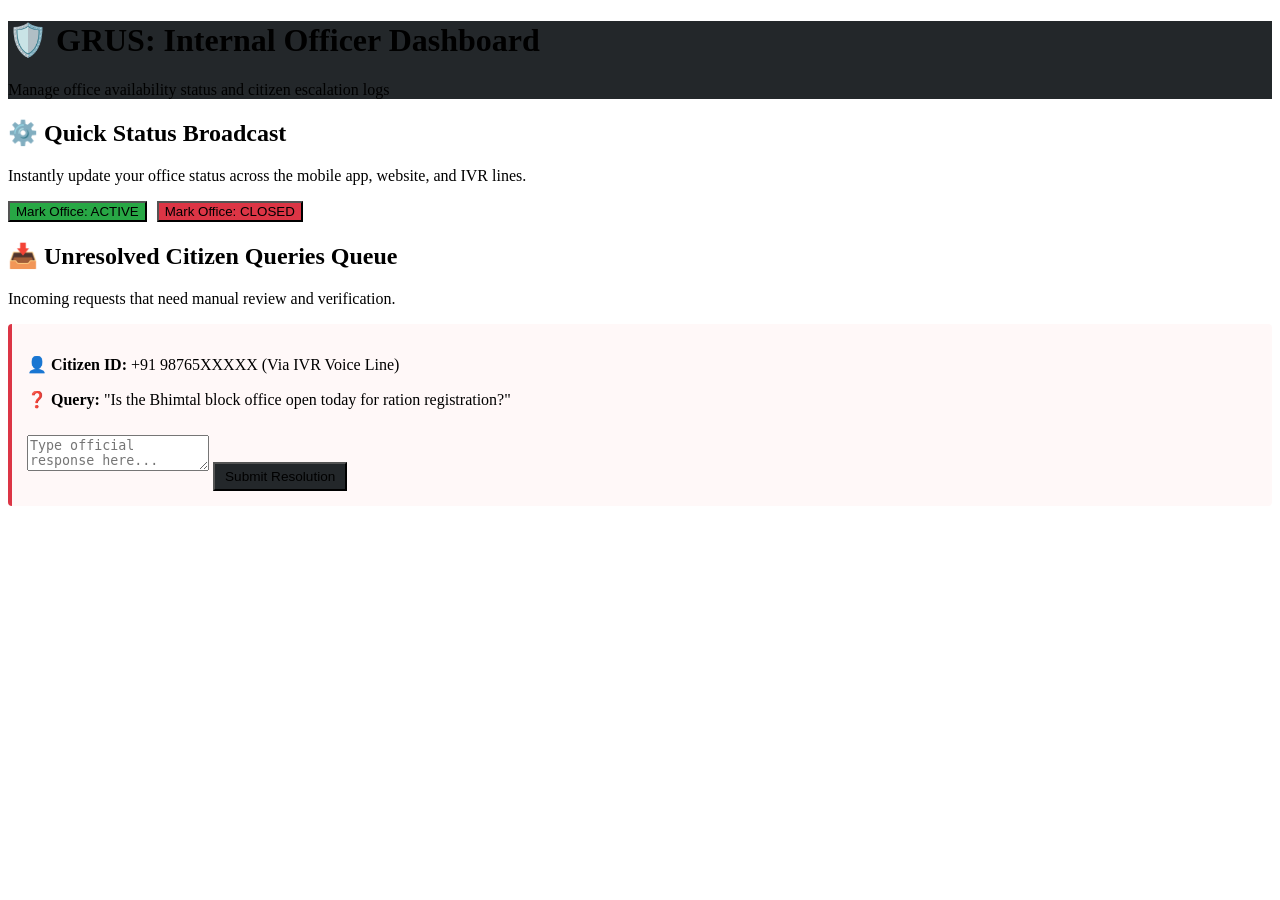
==== officer.html @ b328bfc1 "Move files to root for Pages deployment" ====
<!DOCTYPE html>
<html lang="en">
<head>
    <meta charset="UTF-8">
    <meta name="viewport" content="width=device-width, initial-scale=1.0">
    <title>GRUS - Officer Portal Dashboard</title>
    <link rel="stylesheet" href="styles.css">
</head>
<body>
    <header style="background-color: #23272a;">
        <h1>🛡️ GRUS: Internal Officer Dashboard</h1>
        <p>Manage office availability status and citizen escalation logs</p>
    </header>

    <main class="container">
        <section class="card">
            <h2>⚙️ Quick Status Broadcast</h2>
            <p class="subtitle">Instantly update your office status across the mobile app, website, and IVR lines.</p>
            <div style="display: flex; gap: 10px;">
                <button onclick="broadcastStatus('Active')" style="background-color: #28a745;">Mark Office: ACTIVE</button>
                <button onclick="broadcastStatus('Closed')" style="background-color: #dc3545;">Mark Office: CLOSED</button>
            </div>
        </section>

        <section class="card">
            <h2>📥 Unresolved Citizen Queries Queue</h2>
            <p class="subtitle">Incoming requests that need manual review and verification.</p>
            <div id="officer-queue">
                <p>Checking database for incoming queries...</p>
            </div>
        </section>
    </main>

    <script>
        const BACKEND_URL = "https://your-backend-api-url.render.com/api/v1";

        // Simulating the official status change broadcast
        async function broadcastStatus(status) {
            alert(`Broadcasting "${status}" status to App, Website, and Voice Bot channels!`);
            // Real production link: fetch(`${BACKEND_URL}/update-status`, { method: 'POST', ... })
        }

        // Mock data loading for presentation purposes
        window.onload = () => {
            const queue = document.getElementById('officer-queue');
            queue.innerHTML = `
                <div class="qa-item" style="background: #fff8f8; padding: 15px; border-radius: 4px; margin-bottom: 10px; border-left: 4px solid #dc3545;">
                    <p><strong>👤 Citizen ID:</strong> +91 98765XXXXX (Via IVR Voice Line)</p>
                    <p><strong>❓ Query:</strong> "Is the Bhimtal block office open today for ration registration?"</p>
                    <textarea placeholder="Type official response here..." style="margin: 10px 0;"></textarea>
                    <button onclick="alert('Answer verified and broadcasted to citizen!')" style="background-color: #23272a; padding: 5px 10px; font-size: 0.85rem;">Submit Resolution</button>
                </div>
            `;
        }
    </script>
</body>
</html>
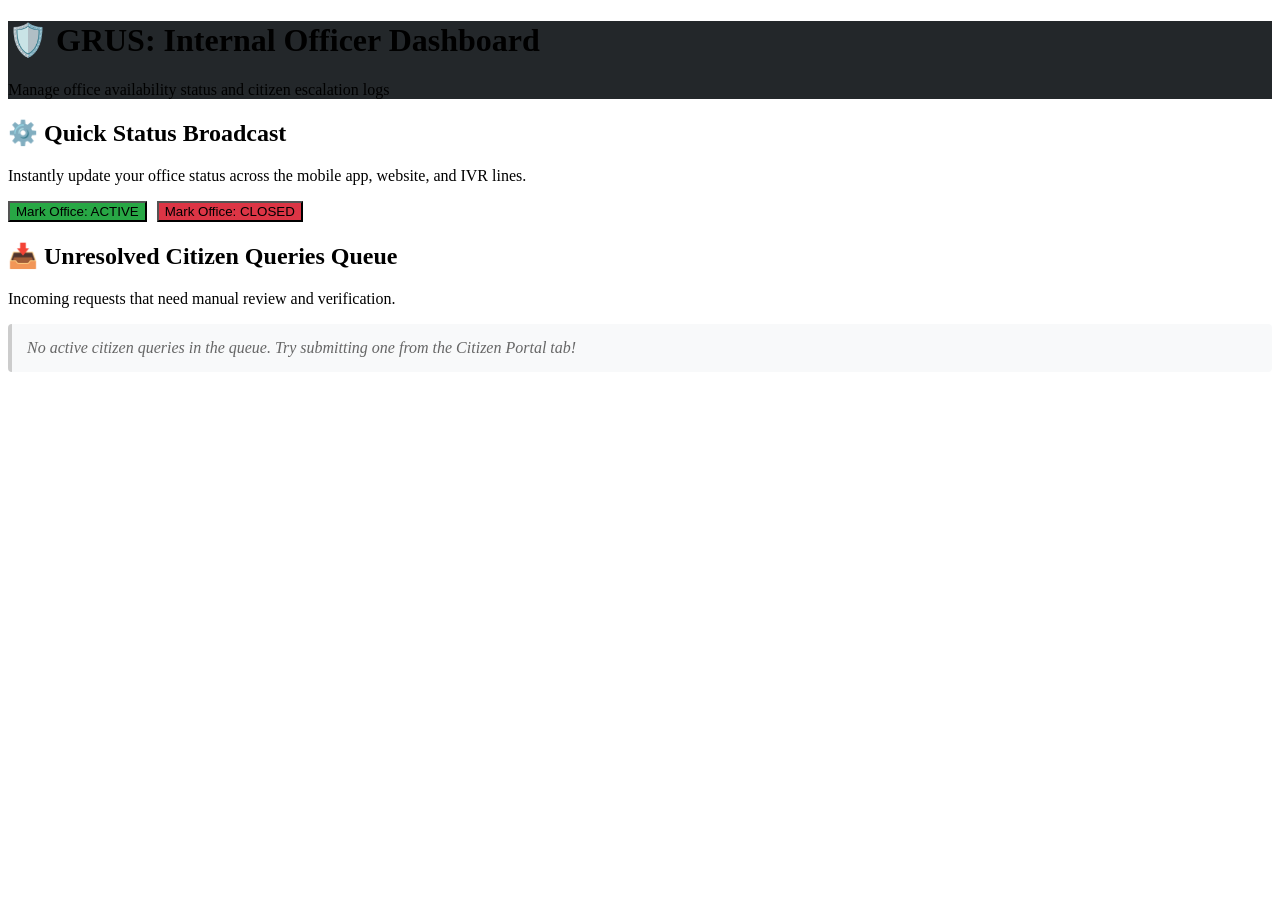
==== commit 8ed02793: "Update officer.html" ====
--- a/officer.html
+++ b/officer.html
@@ -37,20 +37,41 @@
         // Simulating the official status change broadcast
         async function broadcastStatus(status) {
             alert(`Broadcasting "${status}" status to App, Website, and Voice Bot channels!`);
-            // Real production link: fetch(`${BACKEND_URL}/update-status`, { method: 'POST', ... })
         }
 
-        // Mock data loading for presentation purposes
+        // Live shared layout loading for presentation purposes
         window.onload = () => {
             const queue = document.getElementById('officer-queue');
-            queue.innerHTML = `
-                <div class="qa-item" style="background: #fff8f8; padding: 15px; border-radius: 4px; margin-bottom: 10px; border-left: 4px solid #dc3545;">
-                    <p><strong>👤 Citizen ID:</strong> +91 98765XXXXX (Via IVR Voice Line)</p>
-                    <p><strong>❓ Query:</strong> "Is the Bhimtal block office open today for ration registration?"</p>
-                    <textarea placeholder="Type official response here..." style="margin: 10px 0;"></textarea>
-                    <button onclick="alert('Answer verified and broadcasted to citizen!')" style="background-color: #23272a; padding: 5px 10px; font-size: 0.85rem;">Submit Resolution</button>
-                </div>
-            `;
+            
+            // Look into browser cache memory for live citizen input data
+            const liveQuery = localStorage.getItem('latestCitizenQuery');
+            
+            if (liveQuery) {
+                // If a question exists, inject it dynamically into the interface container
+                queue.innerHTML = `
+                    <div class="qa-item" style="background: #fff8f8; padding: 15px; border-radius: 4px; margin-bottom: 10px; border-left: 4px solid #dc3545;">
+                        <p><strong>👤 Citizen Communication Log:</strong> Active Session</p>
+                        <p><strong>❓ Query:</strong> "${liveQuery}"</p>
+                        <textarea id="officer-response" placeholder="Type official response here..." style="margin: 10px 0; width:100%; height:60px; padding:8px; box-sizing:border-box; border-radius:4px; border:1px solid #ccc;"></textarea>
+                        <button onclick="submitResponse()" style="background-color: #23272a; padding: 6px 12px; font-size: 0.85rem; border-radius:4px; color:white; border:none; cursor:pointer;">Submit Resolution</button>
+                    </div>
+                `;
+            } else {
+                // Default placeholder if cache index returns empty
+                queue.innerHTML = `
+                    <div class="qa-item" style="background: #f8f9fa; padding: 15px; border-radius: 4px; border-left: 4px solid #ccc;">
+                        <p style="margin:0; color:#666;"><em>No active citizen queries in the queue. Try submitting one from the Citizen Portal tab!</em></p>
+                    </div>
+                `;
+            }
+        }
+
+        // Action function to resolve and flush the question item out of the active loop
+        function submitResponse() {
+            alert('Answer verified and broadcasted to the citizen channel!');
+            // Reset the cache memory slot after dealing with the message item
+            localStorage.removeItem('latestCitizenQuery');
+            location.reload(); // Refresh layout to show clear screen status
         }
     </script>
 </body>
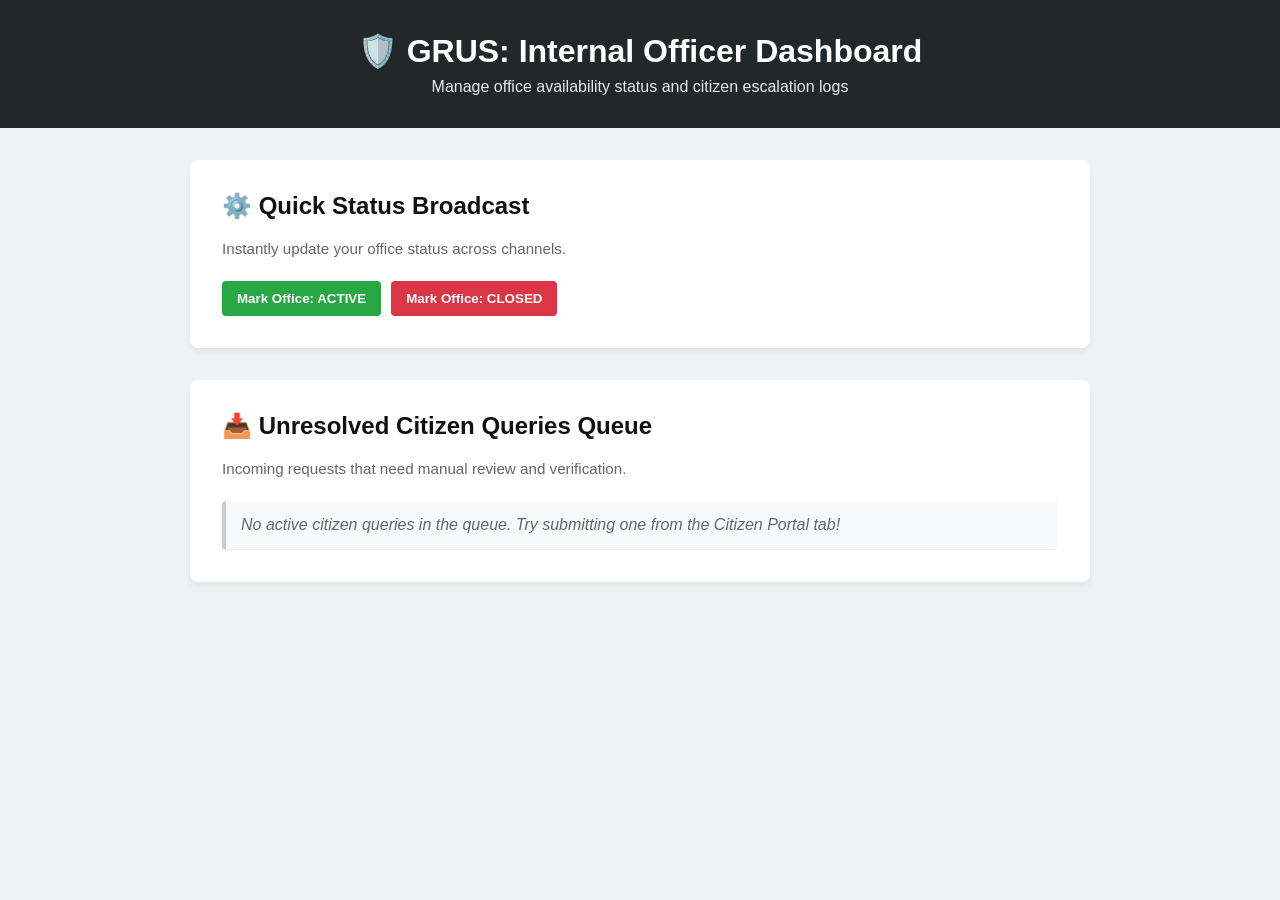
==== commit 7005c635: "Update officer.html" ====
--- a/officer.html
+++ b/officer.html
@@ -4,10 +4,51 @@
     <meta charset="UTF-8">
     <meta name="viewport" content="width=device-width, initial-scale=1.0">
     <title>GRUS - Officer Portal Dashboard</title>
-    <link rel="stylesheet" href="styles.css">
+    <style>
+        :root {
+            --primary-color: #23272a;
+            --success-color: #28a745;
+            --danger-color: #dc3545;
+            --dark-bg: #f8f9fa;
+            --text-color: #333;
+        }
+        body {
+            font-family: 'Segoe UI', Tahoma, Geneva, Verdana, sans-serif;
+            margin: 0;
+            padding: 0;
+            background-color: #eef2f5;
+            color: var(--text-color);
+        }
+        header {
+            background-color: var(--primary-color);
+            color: white;
+            text-align: center;
+            padding: 2rem 1rem;
+        }
+        header h1 { margin: 0; font-size: 2rem; }
+        header p { margin: 0.5rem 0 0 0; opacity: 0.9; }
+        .container {
+            max-width: 900px;
+            margin: 2rem auto;
+            padding: 0 1rem;
+        }
+        .card {
+            background: white;
+            padding: 2rem;
+            border-radius: 8px;
+            box-shadow: 0 4px 6px rgba(0,0,0,0.05);
+            margin-bottom: 2rem;
+        }
+        h2 { margin-top: 0; color: #111; }
+        .subtitle { color: #666; margin-bottom: 1.5rem; font-size: 0.95rem; }
+        .qa-item {
+            border-bottom: 1px solid #eee;
+            padding: 1rem 0;
+        }
+    </style>
 </head>
 <body>
-    <header style="background-color: #23272a;">
+    <header>
         <h1>🛡️ GRUS: Internal Officer Dashboard</h1>
         <p>Manage office availability status and citizen escalation logs</p>
     </header>
@@ -15,10 +56,10 @@
     <main class="container">
         <section class="card">
             <h2>⚙️ Quick Status Broadcast</h2>
-            <p class="subtitle">Instantly update your office status across the mobile app, website, and IVR lines.</p>
+            <p class="subtitle">Instantly update your office status across channels.</p>
             <div style="display: flex; gap: 10px;">
-                <button onclick="broadcastStatus('Active')" style="background-color: #28a745;">Mark Office: ACTIVE</button>
-                <button onclick="broadcastStatus('Closed')" style="background-color: #dc3545;">Mark Office: CLOSED</button>
+                <button onclick="broadcastStatus('Active')" style="background-color: #28a745; color: white; padding: 10px 15px; border: none; border-radius: 4px; font-weight: bold; cursor: pointer;">Mark Office: ACTIVE</button>
+                <button onclick="broadcastStatus('Closed')" style="background-color: #dc3545; color: white; padding: 10px 15px; border: none; border-radius: 4px; font-weight: bold; cursor: pointer;">Mark Office: CLOSED</button>
             </div>
         </section>
 
@@ -32,22 +73,15 @@
     </main>
 
     <script>
-        const BACKEND_URL = "https://your-backend-api-url.render.com/api/v1";
-
-        // Simulating the official status change broadcast
-        async function broadcastStatus(status) {
+        function broadcastStatus(status) {
             alert(`Broadcasting "${status}" status to App, Website, and Voice Bot channels!`);
         }
 
-        // Live shared layout loading for presentation purposes
         window.onload = () => {
             const queue = document.getElementById('officer-queue');
-            
-            // Look into browser cache memory for live citizen input data
             const liveQuery = localStorage.getItem('latestCitizenQuery');
             
             if (liveQuery) {
-                // If a question exists, inject it dynamically into the interface container
                 queue.innerHTML = `
                     <div class="qa-item" style="background: #fff8f8; padding: 15px; border-radius: 4px; margin-bottom: 10px; border-left: 4px solid #dc3545;">
                         <p><strong>👤 Citizen Communication Log:</strong> Active Session</p>
@@ -57,7 +91,6 @@
                     </div>
                 `;
             } else {
-                // Default placeholder if cache index returns empty
                 queue.innerHTML = `
                     <div class="qa-item" style="background: #f8f9fa; padding: 15px; border-radius: 4px; border-left: 4px solid #ccc;">
                         <p style="margin:0; color:#666;"><em>No active citizen queries in the queue. Try submitting one from the Citizen Portal tab!</em></p>
@@ -66,12 +99,10 @@
             }
         }
 
-        // Action function to resolve and flush the question item out of the active loop
         function submitResponse() {
             alert('Answer verified and broadcasted to the citizen channel!');
-            // Reset the cache memory slot after dealing with the message item
             localStorage.removeItem('latestCitizenQuery');
-            location.reload(); // Refresh layout to show clear screen status
+            location.reload();
         }
     </script>
 </body>
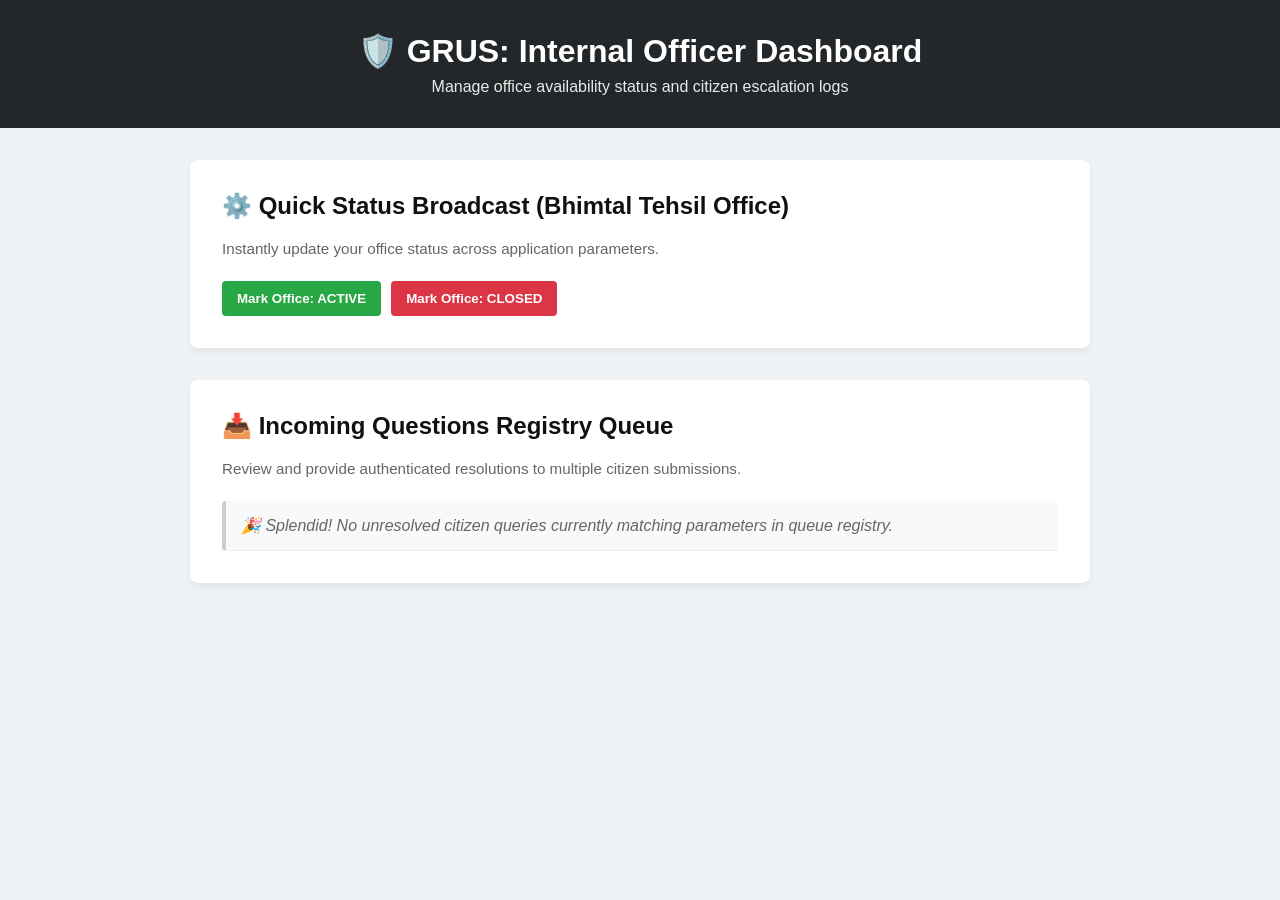
==== commit 5e2b03c9: "Update officer.html" ====
--- a/officer.html
+++ b/officer.html
@@ -55,8 +55,8 @@
 
     <main class="container">
         <section class="card">
-            <h2>⚙️ Quick Status Broadcast</h2>
-            <p class="subtitle">Instantly update your office status across channels.</p>
+            <h2>⚙️ Quick Status Broadcast (Bhimtal Tehsil Office)</h2>
+            <p class="subtitle">Instantly update your office status across application parameters.</p>
             <div style="display: flex; gap: 10px;">
                 <button onclick="broadcastStatus('Active')" style="background-color: #28a745; color: white; padding: 10px 15px; border: none; border-radius: 4px; font-weight: bold; cursor: pointer;">Mark Office: ACTIVE</button>
                 <button onclick="broadcastStatus('Closed')" style="background-color: #dc3545; color: white; padding: 10px 15px; border: none; border-radius: 4px; font-weight: bold; cursor: pointer;">Mark Office: CLOSED</button>
@@ -64,46 +64,85 @@
         </section>
 
         <section class="card">
-            <h2>📥 Unresolved Citizen Queries Queue</h2>
-            <p class="subtitle">Incoming requests that need manual review and verification.</p>
+            <h2>📥 Incoming Questions Registry Queue</h2>
+            <p class="subtitle">Review and provide authenticated resolutions to multiple citizen submissions.</p>
             <div id="officer-queue">
-                <p>Checking database for incoming queries...</p>
+                <p>Checking database registry rows...</p>
             </div>
         </section>
     </main>
 
     <script>
         function broadcastStatus(status) {
-            alert(`Broadcasting "${status}" status to App, Website, and Voice Bot channels!`);
+            localStorage.setItem('status_BhimtalTehsil', status);
+            alert(`Broadcasted: Bhimtal Tehsil Office status updated to "${status}" across systems!`);
         }
 
-        window.onload = () => {
+        // Generate the queue of all submitted questions requiring resolution
+        function loadQueue() {
             const queue = document.getElementById('officer-queue');
-            const liveQuery = localStorage.getItem('latestCitizenQuery');
+            if (!queue) return;
             
-            if (liveQuery) {
-                queue.innerHTML = `
-                    <div class="qa-item" style="background: #fff8f8; padding: 15px; border-radius: 4px; margin-bottom: 10px; border-left: 4px solid #dc3545;">
-                        <p><strong>👤 Citizen Communication Log:</strong> Active Session</p>
-                        <p><strong>❓ Query:</strong> "${liveQuery}"</p>
-                        <textarea id="officer-response" placeholder="Type official response here..." style="margin: 10px 0; width:100%; height:60px; padding:8px; box-sizing:border-box; border-radius:4px; border:1px solid #ccc;"></textarea>
-                        <button onclick="submitResponse()" style="background-color: #23272a; padding: 6px 12px; font-size: 0.85rem; border-radius:4px; color:white; border:none; cursor:pointer;">Submit Resolution</button>
-                    </div>
-                `;
+            // Read index lists from shared global array structure
+            const existingQueries = JSON.parse(localStorage.getItem('grus_query_registry')) || [];
+            
+            // Filters out queries that have already been resolved to keep queue focused
+            const openTickets = existingQueries.filter(item => item.answer === null);
+            
+            if (openTickets.length > 0) {
+                queue.innerHTML = ''; // Flush placeholder logs
+                
+                openTickets.forEach(ticket => {
+                    queue.innerHTML += `
+                        <div class="qa-item" style="background: #fff8f8; padding: 15px; border-radius: 4px; margin-bottom: 12px; border-left: 4px solid #dc3545;">
+                            <p style="margin:0 0 5px 0; font-size:0.85rem; color:#666;"><strong>🎫 Ticket reference:</strong> GRUS-${ticket.id} | Customer contact token: ${ticket.phone}</p>
+                            <p style="margin:5px 0 10px 0;"><strong>❓ Query:</strong> "${ticket.text}"</p>
+                            <div style="display:flex; gap:10px;">
+                                <input type="text" id="response-text-${ticket.id}" placeholder="Type verified resolution response content here..." style="flex:1; padding:8px; border:1px solid #ccc; border-radius:4px;">
+                                <button onclick="submitResponse(${ticket.id})" style="background-color: #23272a; padding: 8px 15px; font-size: 0.85rem; border-radius:4px; color:white; border:none; cursor:pointer; font-weight:bold;">Submit</button>
+                            </div>
+                        </div>
+                    `;
+                });
             } else {
                 queue.innerHTML = `
                     <div class="qa-item" style="background: #f8f9fa; padding: 15px; border-radius: 4px; border-left: 4px solid #ccc;">
-                        <p style="margin:0; color:#666;"><em>No active citizen queries in the queue. Try submitting one from the Citizen Portal tab!</em></p>
+                        <p style="margin:0; color:#666;"><em>🎉 Splendid! No unresolved citizen queries currently matching parameters in queue registry.</em></p>
                     </div>
                 `;
             }
         }
 
-        function submitResponse() {
-            alert('Answer verified and broadcasted to the citizen channel!');
-            localStorage.removeItem('latestCitizenQuery');
-            location.reload();
+        // Live Cross-Tab Intercept Handler to sync multiple typed inquiries instantly
+        window.addEventListener('storage', (e) => {
+            if (e.key === 'grus_query_registry') {
+                loadQueue();
+            }
+        });
+
+        // Map and append responses back to corresponding element rows by referencing unique IDs
+        function submitResponse(ticketId) {
+            const inputField = document.getElementById(`response-text-${ticketId}`);
+            if (!inputField || inputField.value.trim() === "") {
+                alert("Please enter a response before submitting.");
+                return;
+            }
+
+            const existingQueries = JSON.parse(localStorage.getItem('grus_query_registry')) || [];
+            
+            // Find and match the target ticket array item row object
+            const targetTicket = existingQueries.find(item => item.id === ticketId);
+            if (targetTicket) {
+                targetTicket.answer = inputField.value.trim(); // Apply response string data
+            }
+
+            // Write modified changes back to the shared storage model layer
+            localStorage.setItem('grus_query_registry', JSON.stringify(existingQueries));
+            alert(`Resolution verified and broadcast to public citizen interface pipeline channel successfully!`);
+            loadQueue();
         }
+
+        window.onload = loadQueue;
     </script>
 </body>
 </html>
